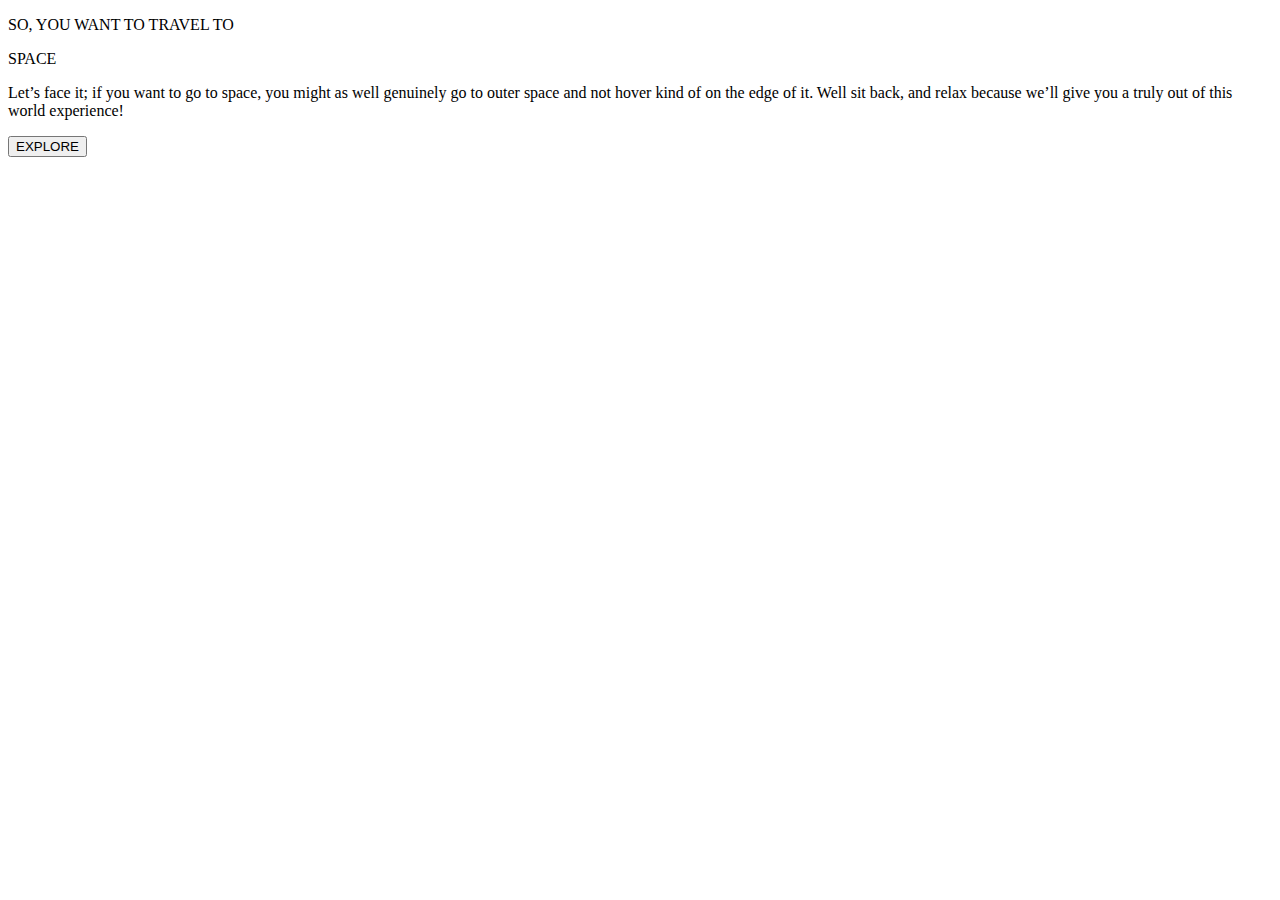
==== main/index.html @ 1017b348 "Initial commit" ====
<!DOCTYPE html>
<html lang="en">
<head>
  <meta charset="UTF-8">
  <meta name="viewport" content="width=device-width, initial-scale=1.0">
  <link rel="icon" type="image/png" sizes="32x32" href="./assets/favicon-32x32.png">
  <link rel="stylesheetss" href="/assets/style.css">
  <script src="https://code.jquery.com/jquery-3.7.0.js" integrity="sha256-JlqSTELeR4TLqP0OG9dxM7yDPqX1ox/HfgiSLBj8+kM=" crossorigin="anonymous"></script>
  <title>Frontend Mentor | Space tourism website</title>
</head>
  <body class="bg_home">
    <div id="nav_placeholder"></div>
    <section id="home">
      <div class="hero">
        <p class="heading5">SO, YOU WANT TO TRAVEL TO</p>
        <p class="heading1">SPACE</p>
        <p class="body_text">Let’s face it; if you want to go to space, you might as well genuinely go to 
        outer space and not hover kind of on the edge of it. Well sit back, and relax 
        because we’ll give you a truly out of this world experience!</p>
      </div>
  
      <button class="main_button">EXPLORE</button>
    </section>
    <script src="/assets/script.js"></script>
  </body>
</html>
---- assets/style.css ----
:root{
    --text_color1: rgb(255, 255, 255);
    --text_color2: rgb(208, 214, 249);
    --text_color3: rgb(11, 13, 23);
}

html{
    box-sizing: border-box;
    font-size: 100%;
}

*, *::before, *::after{
    box-sizing: inherit;
}

html, body{
    margin: 0;
    padding: 0;
    width: 100%;
}

body{
    height: 100vh;
    padding: 1.5rem;
}

/* backrgounds */
body{
    padding: 1.5em;
}

.bg_home{
    background: #0B0D17 url("/assets/home/background-home-mobile.jpg") center center no-repeat fixed;
    background-size: cover;
}
.bg_dest{
    background: #0B0D17 url("/assets/destination/background-destination-mobile.jpg") center center no-repeat fixed;
    background-size: cover;
}
.bg_crew{
    background: #0B0D17  url("/assets/crew/background-crew-mobile.jpg") center center no-repeat fixed;
    background-size: cover;
}
.bg_tech{
    background: #0B0D17 url("/assets/technology/background-technology-mobile.jpg") center center no-repeat fixed;
    background-size: cover;
}
/* ---------------------------- */

/* typography */
.bold{
    font-weight: bold;
}

p{
    margin: 0;
}

.nav_text{
    font-family: 'Barlow Condensed', sans-serif;
    font-size: 1rem;
    letter-spacing: 2.7px;
    color: var(--text_color1);
}

.body_text{
    color: var(--text_color2);
    font-family: 'Barlow', sans-serif;
    font-size: 0.9375rem;
    line-height: 1.5625rem;
    text-align: center;
}

.heading1{
    font-size: 5rem;
    line-height: 6.25rem;
    font-family: 'Bellefair', serif;
    color: var(--text_color1);
}

.heading2{
    font-family: 'Bellefair', serif;
    color: var(--text_color1);
    font-size: 3.5rem;
}

.heading3{
    font-family: 'Bellefair', serif;
    color: var(--text_color1);
    font-size: 1.5rem;
}

.heading4{
    font-family: 'Bellefair', serif;
    color: var(--text_color1);
    font-size: 1rem;
} 

.heading5{
    color: var(--text_color2);
    font-family: 'Barlow Condensed', sans-serif;
    font-size: 1rem;
    letter-spacing: 2.7px;
}

.subheading1{
    color: var(--text_color1);
    font-family: 'Bellefair', serif;
    font-size: 1.75rem;
}

.subheading2, .subheading3{
    color: var(--text_color2);
    font-family: 'Barlow Condensed', sans-serif;
    font-size: 0.875rem;
    letter-spacing: 2.35px;
}

.main_button{
    color: var(--text_color3);
    font-family: 'Bellefair', serif;
    letter-spacing: 1.25px;
    font-size: 1.25rem;
}
/* ----------------- */

/*navigation*/
#nav_bar{
    display: flex;
    flex-direction: column;
    position: fixed;
    width: calc(100% - 3rem);
}

.nav_top{
    display: flex;
    justify-content: space-between;
    align-items: center;
    position: relative;
    z-index: 5;
}

.logo{
    transform: scale(.8333);
}

.nav_icon{
    height: 21px;
}

.nav_icon:hover, .main_button:hover{
    cursor: pointer;
}

.hidden{
    display: none;
}

.nav_list{
    list-style: none;
    width: 67.7%;
    height: 100vh;
    align-self: flex-end;
    margin: 0;
    padding-left: 2rem;
    padding-top: 118px;
    position: fixed;
    right: 0;
    top: 0;
    z-index: 4;
    backdrop-filter: blur(81.55px);
}

.nav_link{
    margin-bottom: 2rem;
    position: relative;
}

.nav_link a{
    text-decoration: none;
}

.active_nav::after{
    content: "";
    display: block;
    position: absolute;
    height: 31px;
    width: 4px;
    background-color: rgb(255, 255, 255);
    right: 0;
    top: -10px;
}

/*Home*/
.hero{
    display: flex;
    flex-direction: column;
    align-items: center;
    gap: 1rem;
    margin: 6em 0 5em;
}

.main_button{
    height: 150px;
    width: 150px;
    border-radius: 50%;
    display: block;
    border: none;
    margin: 0 auto;    
}

.main_button::after{
    content: "";
    position: absolute;
    z-index: -1;
    display: none;
    height: 240px;
    width: 240px;
    border-radius: 50%;
    background-color: rgba(255, 255, 255, .1036);
    top: 424px;
    left: 68px;

}

.main_button:hover::after{
    cursor: pointer;
    display: block;
}
/* ----------------------- */

/* page base */
.destination, .crew, .technology{    
    width: 100%;
    min-height: 100vh - 1.5rem;
    padding-top: 4em;
    margin: 0;
    display: flex;
    flex-direction: column;
    align-items: center;
}

.page_heading{
    color: var(--text_color1);
    margin-bottom: 2em;
}

.page{
    opacity: 25%;
    word-spacing: 10.5px;
}

/* destination */
.planet_cont{
    margin: 0 auto;
}

.planet_photo{
    display: block;
    width: 170px;
    margin: 0 auto;
}

.planet_nav{
    list-style: none;
    display: flex;
    padding: 0;
    justify-content: center;
    margin: 1.625em auto 1.25em;
    height: 1.75em;
    gap: 1.625rem;
}

.planet_nav a{
    text-decoration: none;
}

.planet_nav a::after{
    content: "";
    display: block;
    width: 100%;
    height: 3px;
    margin-top: 0.75em;
    background-color: var(--text_color1);
    opacity: 0;
}

.planet_nav a:hover::after{
    opacity:50%;
}

.active_planet{
    color: var(--text_color1);
}

.active_planet::after{
    opacity: 1 !important;
}

.description, .travel{
    text-align: center;
}

.description::after{
    content: "";
    display: block;
    margin: 2em auto;
    width: 100%;
    background-color: rgba(56, 59, 75);
    height: 1px;
}

.travel{
    display: flex;
    flex-direction: column;
    justify-content: center;
    gap: 2rem;
    margin-bottom: 2em;
}

.travel .subheading2{
    margin-bottom: 0.75rem;
}
/*---------------------*/

/* crew */
.crew_cont{
    width: 100%;
    margin: 0;
}

.crew_cont::after{
    content: "";
    display: block;
    background-color: #383B4B;
    height: 1px;
    width: 100%;

}

.crew_nav{
    list-style: none;
    display: flex;
    justify-content: center;
    align-items: center;
    padding: 0;
    gap: 1rem;
    margin: 2rem auto;
}

.crew_link{
    display: block;
    width: 10px;
    height: 10px;
    border-radius: 50%;
    background-color: rgba(255, 255, 255, .1744);
}

.crew_link:hover{
    background-color: rgba(255, 255, 255, .5);
    cursor: pointer;
}

.active_crew{
    background-color: rgba(255, 255, 255);
}

.crew_photo{
    height: 222px;
    display: block;
    margin: 0 auto;
}

.crew_title{
    color: rgba(255, 255, 255, .4951);
}

.crew_info{
    text-align: center;
}
.crew_br{
    display: none;
}
.crew_info .heading3{
    margin: .5rem auto 1rem;
}

/* techonology */
.portrait{
    display: none;
}

.tech_cont{
    margin: 0 -1.5rem;
}

.tech_photo{
    width: 100%;
}

.tech_nav{
    list-style: none;
    display: flex;
    gap: 1rem;
    justify-content: center;
    padding: 0;
    margin: 2.125em auto 1.5em;

}

.tech_link{
    display: flex;
    align-items: center;
    justify-content: center;
    text-decoration: none;
    margin: 0;
    width: 2.5em;
    height: 2.5em;
    border-radius: 50%;
    border: 1px solid rgba(255, 255, 255, .25);
}

.tech_link:hover{
    border: 1px solid rgba(255, 255, 255);
}

.active_tech{
    border-color: rgb(255, 255, 255);
    background-color: rgb(255,255,255);
    color: var(--text_color3)
}

.tech_info{
    text-align: center;
    margin-bottom: 3.5625rem;
}

.tech_info .heading3{
    margin: 0.375em auto 0.667em;
}


/* tablet */
/* navigation */
@media (min-width: 40em){
    /* backrgounds */
    .bg_home{
        background:#0B0D17 url("/assets/home/background-home-tablet.jpg")  center center no-repeat fixed;
        background-size: cover;
    }
    .bg_dest{
        background:#0B0D17 url("/assets/destination/background-destination-tablet.jpg") center center no-repeat fixed;
        background-size: cover;
    }
    .bg_crew{
        background: #0B0D17 url("/assets/crew/background-crew-tablet.jpg")  center center no-repeat fixed;
        background-size: cover;
    }
    .bg_tech{
        background: #0B0D17 url("/assets/technology/background-technology-tablet.jpg") center center no-repeat fixed;
        background-size: cover;
    }
    /* ---------------------------- */

    /*typography */
    .nav_count{
         display: none;
    }

    .nav_text{
        font-size: 0.875rem;
        letter-spacing: 2.36px;
    }
    
    .body_text{
        font-size: 1rem;
        line-height: 1.75rem;
    }
    
    .heading1{
        font-size: 9.375rem;
        line-height: 9.375rem;
    }
    
    .heading2{
        font-size: 5rem;
    }
    
    .heading3{
        font-size: 2.5rem;
    }
    
    .heading4{
        font-size: 1.5rem;
    } 
    
    .heading5{
        font-size: 1.25rem;
        letter-spacing: 3.38px;
    }

    .subheading3{
        font-size: 1rem;
        letter-spacing: 2.7px;
    }
    
    .main_button{
        font-size: 2rem;
        letter-spacing: 2px;
    }
    /* ---------------- */

    /* navigation */
    .nav_icon{
        display: none;
    }

    #nav_bar{
        flex-direction: row;
        justify-content: space-between;
    }
    
    .nav_top{
        position: static;
        padding-left: 0.9375rem;
    }

    .logo{
        transform: scale(1);
    }

    .nav_list{
        display: flex;
        justify-content: space-between;
        align-items: center;
        padding: 0 3em 0  3em;
        width: 58.6%;
        height: 6em;
        background-color: rgba(255, 255, 255, .04);
        text-align: center;
    }
    
    .nav_link{
        height: 100%;
        margin: 0;
        display: flex;
        align-items: center;
    }

    .active_nav::after{
        height: 3px;
        width: 100%;
        bottom: 0;
        top: auto;
    }
    /* home */
    .hero{
        margin: 12.625em auto 9.75em;
    }

    .main_button{
        position: relative;
       height: 242px;
       width: 242px;
    }

    .main_button::after{
        width: 390px;
        height: 390px;
        top: -74px;
        left: -74px;
    }

    /* page base */
    .destination, .crew ,.technology{
        padding: 7em .91em 0;
    }

    /* destination */
    .page_heading{
        align-self: flex-start;
        margin-bottom: 3em;
    } 
    
    .planet_nav{
        margin: 3.3125em auto 2.6875em;
    }
    .planet_photo{
        width: 300px;
    }
    
    .description{
        padding: 0 3.75em 0;
    }

    .travel{
        flex-direction: row;
        gap: 6.18em;
        margin-bottom: 2.375em;
    }

    /* crew */
    .bg_crew{
        padding-bottom: 0;
    }

    .crew_cont::after{
        display: none;
    }

    .crew_cont{
        order: 4;
    }
    
    .crew_nav{
        order: 3;
    }

    .crew_info{
        height: 11.375rem;
    }

    .crew_br{
        display: inline;
    }

    .crew_nav{
        margin: 2.5rem auto;
    }

    .crew_cont{
        display: flex;
        align-items: flex-end;
    }

    .crew_photo{
        min-height: 532px;
        height: 52vh;
    }

    @media (min-height: 1025px){
        .crew_cont{
            position: absolute;
            bottom: 0;
        }
    }

    /* techonology */
    .tech_cont{
        margin: 0 -2.41em;
    }

    .tech_nav{
        margin: 3.5rem auto 2.75rem;
    }

    .tech_info{
        width: 28.625rem;
        margin-bottom: 4.5625rem;
    }

    .tech_info .heading3{
        margin: 1rem auto;
    }
}

/* desktop */
@media (min-width: 75em){
     /* backrgounds */
     .bg_home{
        background: #0B0D17  url("/assets/home/background-home-desktop.jpg")center center no-repeat fixed;
        background-size:cover;
    }
    .bg_dest{
        background: #0B0D17 url("/assets/destination/background-destination-desktop.jpg") center center no-repeat fixed;
        background-size:cover;
    }
    .bg_crew{
        background: #0B0D17 url("/assets/crew/background-crew-desktop.jpg") center center no-repeat fixed;
        background-size: cover;
    }
    .bg_tech{
        background: #0B0D17 url("/assets/technology/background-technology-desktop.jpg") center center no-repeat fixed;
        background-size: cover;
    }
    /* ---------------------------- */

    /*typography */
    .nav_count{
        display: inline;
    }

    .nav_text{
        font-size: 1rem;
        letter-spacing: 2.7px;
    }
    
    .body_text{
        font-size: 1.125rem;
        line-height: 2rem;
    }

    .heading2{
        font-size: 6.25rem;
    }
    
    .heading3{
        font-size: 3.5rem;
    }
    
    .heading4{
        font-size: 2rem;
    } 
    
    .heading5{
        font-size: 1.75rem;
        letter-spacing: 4.75px;
    }

    /* navigation */
    #nav_bar{
        margin-top: 2.5em;
    }

    .nav_top{
        padding-left: 1.9375em;
    }

    .nav_top::after{
        content: "";
        height: 1px;
        width: calc(100% - 57.4375em);
        background-color: rgba(255, 255, 255, .2515);
        position: absolute;
        left: 8.9375em;
        z-index: 2;
    }

    .nav_list{
        width: 53.125em;
        top: 2.5em;
        justify-content: space-between;
        padding-left: 7.6875em;
        padding-right: 10.3125em;
    }

    /* home */
    #home{
        width: 100%;
        height: calc(100vh - 3em);
        min-height: 720px;
        display: flex;
        padding: 0 9.79% 6.6875em 9.79%;
        justify-content: space-between;
        align-items: flex-end;
    }

    .hero{
        margin: 0;
        width: 28.125em;
    }
    .main_button{
        width: 274px;
        height: 274px;
        margin: 0;
    }

    .main_button::after{
        width: 450px;
        height: 450px;
        top: -88px;
        left: -88px;
    }

    /* destinaition */
    .destination{
        flex-direction: row;
        padding: 11.75em 0 5.5em;
        justify-content: center;
        align-items: flex-end;
        gap: 9.8125em;
    }

    .dest_left{
        width: 510px;
        min-height: 576px;
        height: 100%;
        display: flex;
        flex-direction: column;
        justify-content: space-between;
    }

    .planet_cont{
        align-self: flex-end;
        margin: 0;
    }

    .planet_photo{
        width: 445px;
        margin: 0;
    }

    .dest_right{
        width: 445px;
    }

    .planet_nav{
        justify-content: flex-start;
    }

    .description{
        padding: 0;
    }

    .description::after{
        margin: 3.375em auto 1.75em;
    }

    .description .body_text, .description, .travel {
        text-align: left;
    }

    .travel{
        justify-content: flex-start;
        margin: 0;
    }

    /* grid base */
    .crew , .technology{
        padding-left: 141px;
        display: grid;
        grid-template-columns: repeat(12, 65px);
        grid-template-rows: repeat(4, auto);
        gap: 120px 30px; 
    }
    /* crew */
    .crew_br{
        display: none;
    }

   .page_heading{
    margin: 4.75rem 0 2.125rem;
    grid-area: 1 / 1 / 2 / 6;
    align-self: end;
   }

   .crew_info, .body_text, .tech_info{
    text-align: left;
   }
   .crew_info{
    height: auto;
    grid-area: 2 / 1 / 2 / 8;
    justify-self: start;
   }
   
   .crew_info .body_text, .tech_info .body_text{
    width: 444px;
   }


   .crew_nav{
    grid-area: 3 / 1 / 4 /7;
    margin: 0;
    justify-self: start;
   }

   .crew_cont{
    grid-area: 1 / 7 / 5 / 13;
    justify-self: end;
    align-self: end;
   }

   .crew_photo{
    margin-right: 0;
        width: auto;
        height: auto;
    }

    /* techonology */
    .portrait{
        display: block;
    }
    .landscape{
        display: none;
    }
    .technology .page_heading{
        margin-bottom: 17px;
    }

    .tech_nav{
        grid-area: 2 / 1 / 5 / 3;
        margin: 0;
        align-self: start;
        flex-flow: column;
        gap: 2rem;
    }

    .tech_info{
        width: auto;
        grid-area: 2 / 3 / 5 / 8;
        margin-left: -30px;
        justify-self: start;
    }

    .tech_info .heading3{
        margin: 11px 0 17px;
    }

    .tech_info .body_text{
        margin: 0;
    }

    .tech_cont{
        position: absolute;
        right: 0;
        top: 272px;
        max-width: 515px;
        width: 35.76%;
    }

    .tech_photo{
        height: auto;
        width: 100%;
    }
}
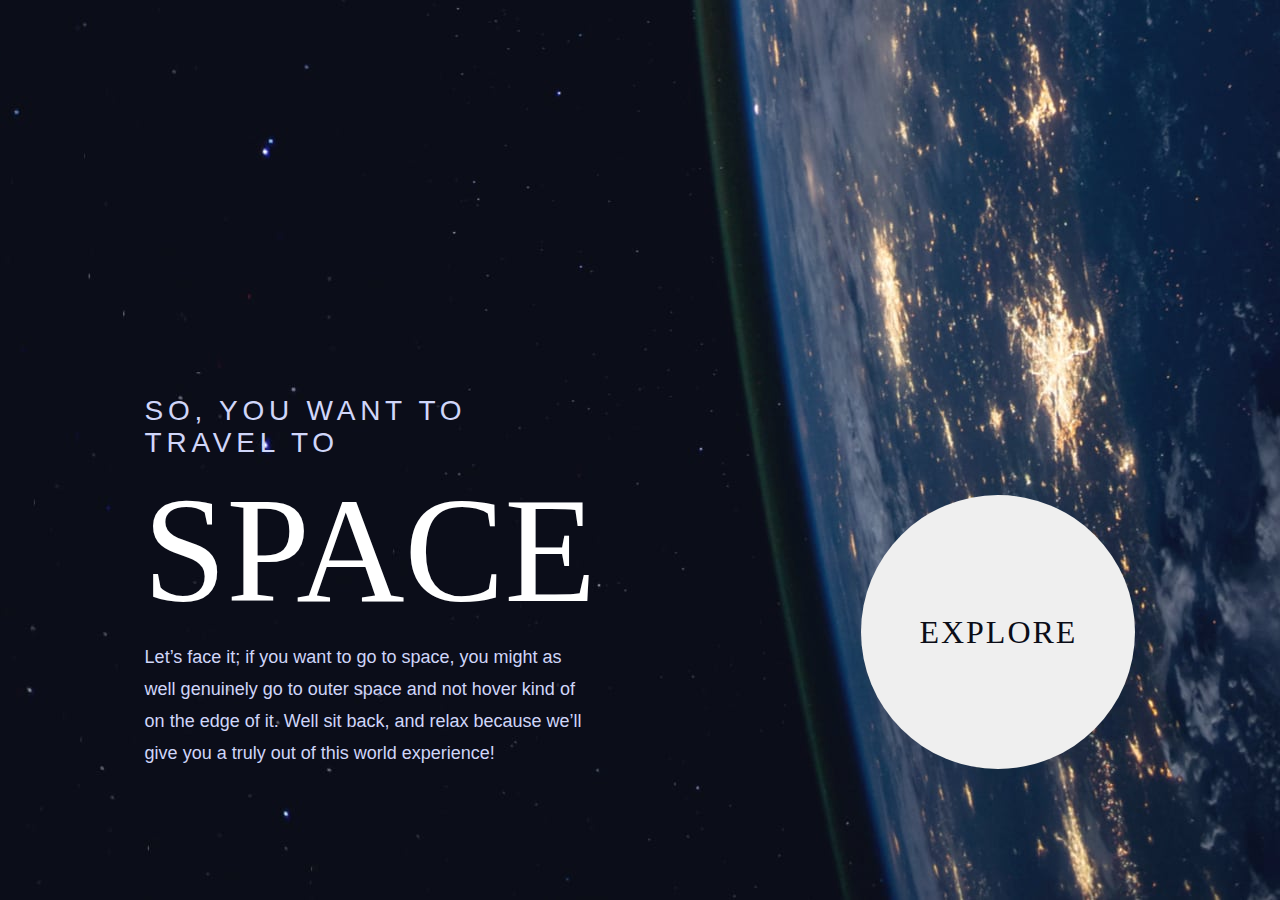
==== commit 085e169e: "update" ====
--- a/main/index.html
+++ b/main/index.html
@@ -3,8 +3,8 @@
 <head>
   <meta charset="UTF-8">
   <meta name="viewport" content="width=device-width, initial-scale=1.0">
-  <link rel="icon" type="image/png" sizes="32x32" href="./assets/favicon-32x32.png">
-  <link rel="stylesheetss" href="/assets/style.css">
+  <link rel="icon" type="image/png" sizes="32x32" href="../assets/favicon-32x32.png">
+  <link rel="stylesheet" href="../assets/style.css">
   <script src="https://code.jquery.com/jquery-3.7.0.js" integrity="sha256-JlqSTELeR4TLqP0OG9dxM7yDPqX1ox/HfgiSLBj8+kM=" crossorigin="anonymous"></script>
   <title>Frontend Mentor | Space tourism website</title>
 </head>
@@ -20,7 +20,7 @@
       </div>
   
       <button class="main_button">EXPLORE</button>
-    </section>
-    <script src="/assets/script.js"></script>
+    </section>    
+    <script src="../assets/script.js"></script>
   </body>
 </html>